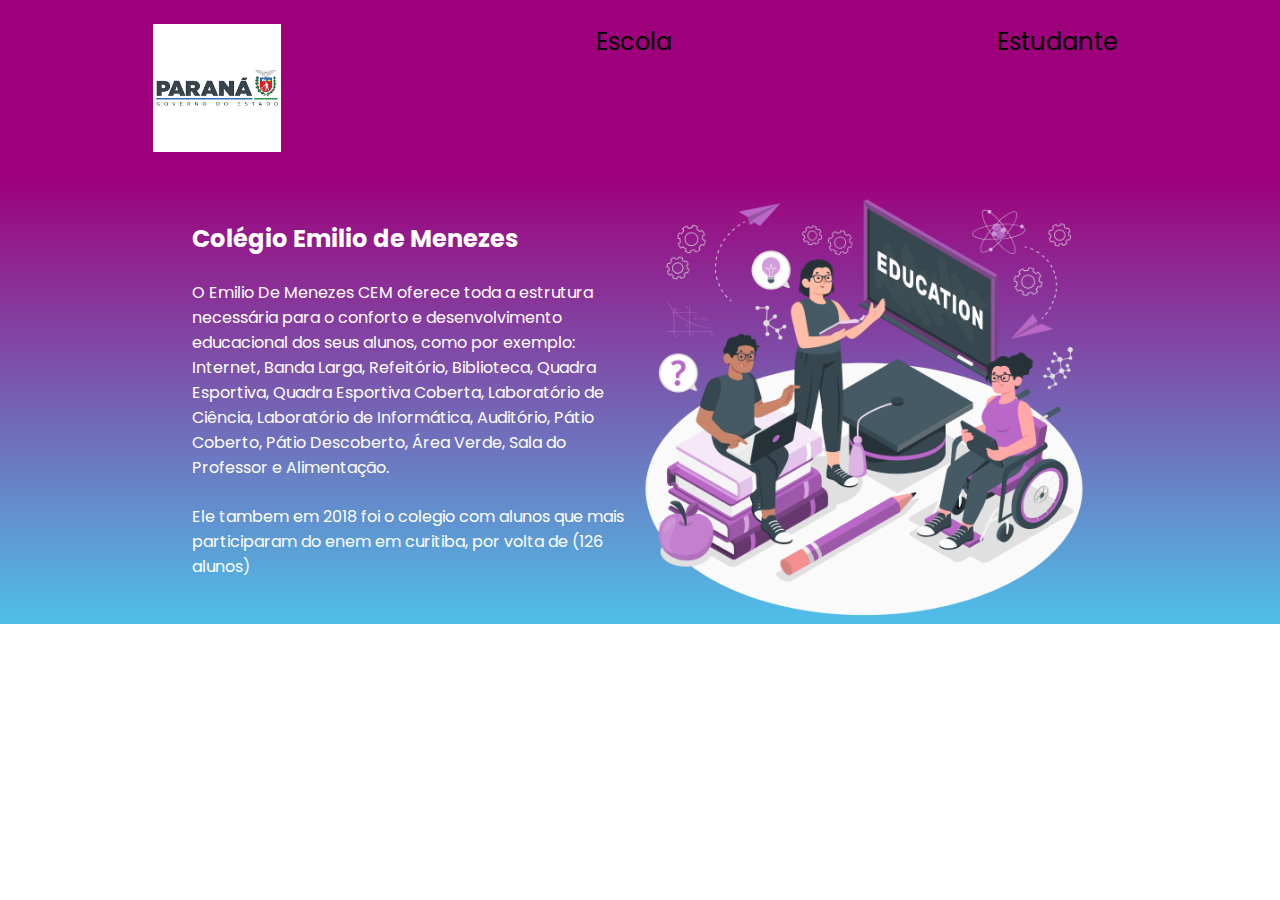
==== index.html @ ef333cd8 "Add files via upload" ====
<!DOCTYPE html>
<html lang="en">
<head>
    <meta charset="UTF-8">
    <meta name="viewport" content="width=device-width, initial-scale=1.0">
    <title>Document</title>
    <link rel="stylesheet" href="style.css">
    <link rel="preconnect" href="https://fonts.googleapis.com">
    <link rel="preconnect" href="https://fonts.gstatic.com" crossorigin>
    <link href="https://fonts.googleapis.com/css2?family=Poppins:ital,wght@0,400;1,200;1,700&display=swap" rel="stylesheet">
</head>
<body>
      <header   class="cabeçalho"      > 
        
            <img class="cabeçalho-imagem" src="amigr.png" alt="Colégio Emilio de Menezes"
             <ul class="cabeçalho-lista"> 
                
                <li class="cabeçalho-lista-item">Escola</li>
                <li class="cabeçalho-lista-item">Estudante</li>
            </header></ul>
                

             <section class="Escola">
                <div class="dividir-cont">
            <h2 class="Titulo-escola">Colégio Emilio de Menezes</h2>
            <p class="Escola-texto-1">O Emilio De Menezes CEM oferece toda a estrutura necessária para o conforto e desenvolvimento educacional dos seus alunos, como por exemplo: Internet, Banda Larga, Refeitório, Biblioteca, Quadra Esportiva, Quadra Esportiva Coberta, Laboratório de Ciência, Laboratório de Informática, Auditório, Pátio Coberto, Pátio Descoberto, Área Verde, Sala do Professor e Alimentação.</p>
             <p class="Escola-texto-2">Ele tambem em 2018 foi o colegio com alunos que mais participaram do enem em curitiba, por volta de (126 alunos) </p>
            
                </div>
            <img class="Escola-Image" src="Education-amico.png" alt="Pofessora nos livros"
             </section>


             <section class="Estudante">
            <h2 class="estudante-titulo"></h2>




             </section>








































</body>
</html>
---- style.css ----
*{
margin: 0 0;
padding: 0 0;

}
body{
    font-family: 'Poppins', sans-serif;
    
}
.cabeçalho{                         
background-color: #9E007B;
color: black;
display: flex;
justify-content: space-around;
padding: 24px 0;
}
.cabeçalho-imagem{ 
width: 10%;
}
.cabeçalho-lista-item{
display: inline-block;
margin: 0 10px ;
font-size: 24px ;
}
.Escola{
color: white;
    background-image: linear-gradient(#9E007B, #4EBFE9);
display: flex;
justify-content: center;
align-items: center;
}
.Escola-Image{ 
    width: 35%;
}
.dividir-cont{
    width: 35%;
}
.Escola-texto-1{
    padding:24px 0 ;
}
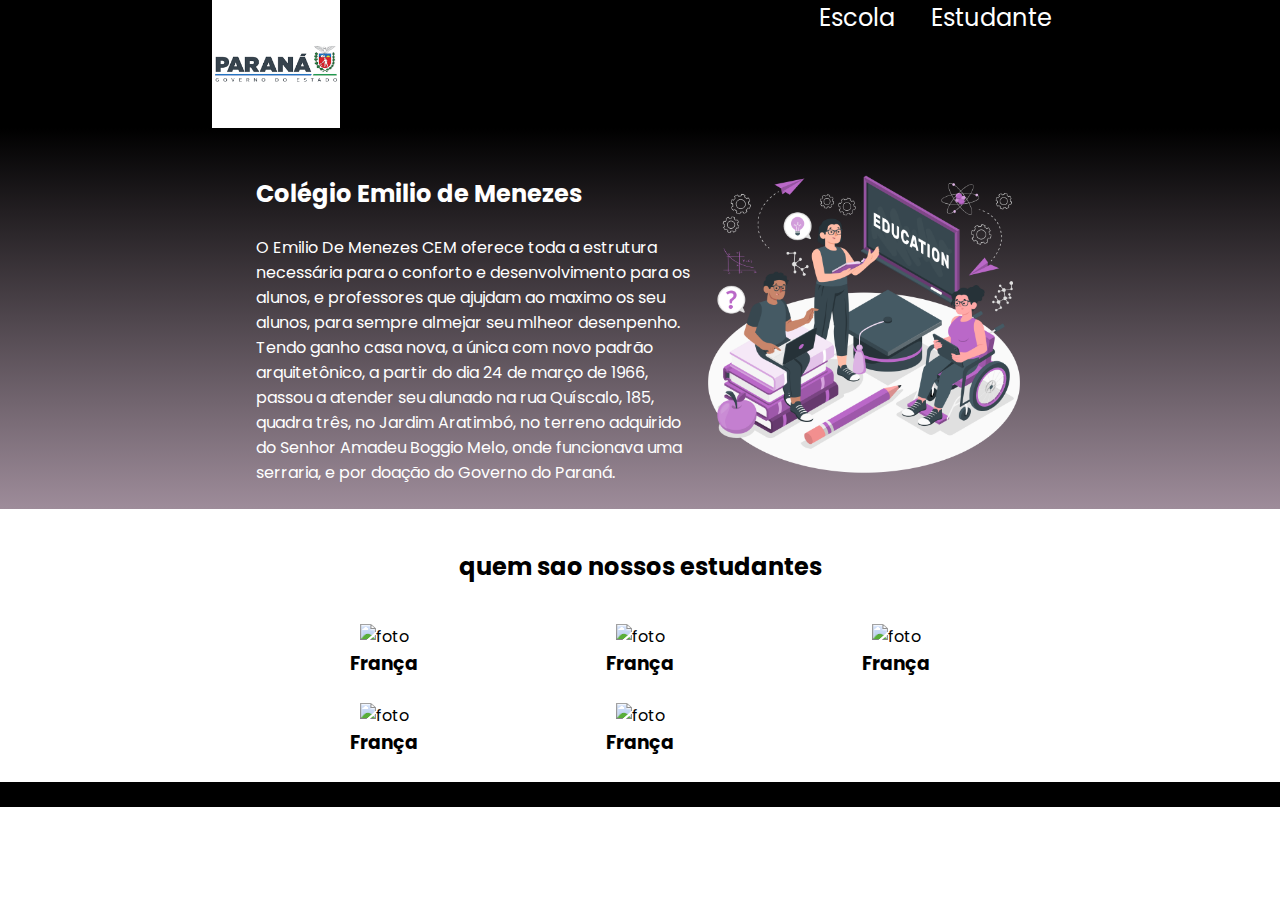
==== commit 4fd7a47d: "Add files via upload" ====
--- a/index.html
+++ b/index.html
@@ -4,79 +4,80 @@
     <meta charset="UTF-8">
     <meta name="viewport" content="width=device-width, initial-scale=1.0">
     <title>Document</title>
-    <link rel="stylesheet" href="style.css">
+    <link rel="stylesheet" href="style (2).css">
     <link rel="preconnect" href="https://fonts.googleapis.com">
     <link rel="preconnect" href="https://fonts.gstatic.com" crossorigin>
     <link href="https://fonts.googleapis.com/css2?family=Poppins:ital,wght@0,400;1,200;1,700&display=swap" rel="stylesheet">
 </head>
 <body>
-      <header   class="cabeçalho"      > 
-        
-            <img class="cabeçalho-imagem" src="amigr.png" alt="Colégio Emilio de Menezes"
-             <ul class="cabeçalho-lista"> 
-                
-                <li class="cabeçalho-lista-item">Escola</li>
-                <li class="cabeçalho-lista-item">Estudante</li>
-            </header></ul>
-                
+    
+<header class="cabeçalho">
+    <img class="cabeçalho-imagem" src="amigr.png" alt="Colégio Emilio de Menezes">
+    <ul class="cabeçalho-lista">
+        <li class="cabeçalho-lista-item">Escola</li>
+        <li class="cabeçalho-lista-item">Estudante</li>
+    </ul>
+</header>
 
-             <section class="Escola">
-                <div class="dividir-cont">
-            <h2 class="Titulo-escola">Colégio Emilio de Menezes</h2>
-            <p class="Escola-texto-1">O Emilio De Menezes CEM oferece toda a estrutura necessária para o conforto e desenvolvimento educacional dos seus alunos, como por exemplo: Internet, Banda Larga, Refeitório, Biblioteca, Quadra Esportiva, Quadra Esportiva Coberta, Laboratório de Ciência, Laboratório de Informática, Auditório, Pátio Coberto, Pátio Descoberto, Área Verde, Sala do Professor e Alimentação.</p>
-             <p class="Escola-texto-2">Ele tambem em 2018 foi o colegio com alunos que mais participaram do enem em curitiba, por volta de (126 alunos) </p>
-            
-                </div>
-            <img class="Escola-Image" src="Education-amico.png" alt="Pofessora nos livros"
-             </section>
+<section class="Escola">
+    <div class="dividir-cont">
+        <h2 class="Titulo-escola">Colégio Emilio de Menezes</h2>
+        <p class="Escola-texto-1">O Emilio De Menezes CEM oferece toda a estrutura necessária para o conforto e desenvolvimento para os alunos, e professores que ajujdam ao maximo os seu alunos, para sempre almejar seu mlheor desenpenho.
+     <p class="Escla-testo-2">Tendo ganho casa nova, a única com novo padrão arquitetônico, a partir do dia 24 de março de 1966, passou a atender seu alunado na rua Quíscalo, 185, quadra três, no Jardim Aratimbó, no terreno adquirido do Senhor Amadeu Boggio Melo, onde funcionava uma serraria, e por doação do Governo do Paraná.
+    </p>
+    </div >
+    <img class="Escola-imagem" src="Education-amico.png" alt="imagem de estudos ">
+     </section>
 
+     <section class="Estudante">
+        <h2 class="Titulo-ee"> quem sao nossos estudantes</h2>
+<div class="estudante-todos">
+ <span></span>
+     
+<div class="estudante-div">
+         <img class="estudante-imagem" src="gih.jpg" alt="foto">
+         <h3 class="nome-estudante">França</h3>
+        <a href="https://www.instagram.com/giovanna._fr/"> <img class="estudante-icon" src="instagram.png" alt=""></a>
+         <img class="estudante-icon" src="github.png" alt="">
+         <img class="estudante-icon" src="linkedin.png" alt="">
+        </div>
+        <div class="estudante-div">
+            <img class="estudante-imagem" src="aninha.jpg" alt="foto">
+            <h3 class="nome-estudante">França</h3>
+            <a href="https://www.instagram.com/anaclara_koppen635/"> <img class="estudante-icon" src="instagram.png" alt=""></a>
+            <img class="estudante-icon" src="github.png" alt="">
+            <img class="estudante-icon" src="linkedin.png" alt="">
+           </div>
+          
+           <div class="estudante-div">
+            <img class="estudante-imagem" src="giiiiiii.jpg" alt="foto">
+            <h3 class="nome-estudante">França</h3>
+            <a href="https://www.instagram.com/gih_rafaeli/"><img class="estudante-icon" src="instagram.png" alt=""></a>
+            <img class="estudante-icon" src="github.png" alt="">
+            <img class="estudante-icon" src="linkedin.png" alt="">
+           </div>
+         <span></span>
+         <span></span>
+           <div class="estudante-div">
+            <img class="estudante-imagem" src="dudao.jpg" alt="foto">
+            <h3 class="nome-estudante">França</h3>
+           <a href="https://www.instagram.com/dudaorlndelli/"> <img class="estudante-icon" src="instagram.png" alt=""></a>
+            <img class="estudante-icon" src="github.png" alt="">
+            <img class="estudante-icon" src="linkedin.png" alt="">
+           </div>
+          
+           <div class="estudante-div">
+            <img class="estudante-imagem" src="felipinho.jpg" alt="foto">
+            <h3 class="nome-estudante">França</h3>
+           <a href="https://www.instagram.com/flp_moraess/"> <img class="estudante-icon" src="instagram.png" alt=""></a>
+            <img class="estudante-icon" src="github.png" alt="">
+            <img class="estudante-icon" src="linkedin.png" alt="">
+           </div>
+          
+    </div>
+     </section>
+     <footer class="rodape">
+     <img src="" alt="">
 
-             <section class="Estudante">
-            <h2 class="estudante-titulo"></h2>
-
-
-
-
-             </section>
-
-
-
-
-
-
-
-
-
-
-
-
-
-
-
-
-
-
-
-
-
-
-
-
-
-
-
-
-
-
-
-
-
-
-
-
-
-
-
-
-</body>
-</html>+     </footer>
+  <html>
--- a/style (2).css
+++ b/style (2).css
@@ -0,0 +1,63 @@
+*{
+margin: 0 0;
+padding: 0 16;
+
+}
+body{
+    font-family: 'Poppins', sans-serif;
+    
+}
+.cabeçalho{                         
+background-color:  #000000;
+color: rgb(255, 255, 255);
+display: flex;
+justify-content: space-around; 
+padding:0 , 10;
+}
+.cabeçalho-imagem{ 
+width: 10%;
+}
+.cabeçalho-lista-item{
+display: inline-block;
+margin: 0 16px ;
+font-size: 24px ;
+}
+.Escola-imagem{
+    width: 25%;
+}
+.Escola{
+    background-image: linear-gradient( #000000,#9e8c9a );
+    color: white ;
+    display: flex;
+    justify-content: center;
+    align-items: center;
+    padding: 24px 0;
+}
+ .dividir-cont{
+   width: 35%;
+ }
+ .Titulo-escola{
+    padding: 24px 0;
+ }
+ .estudante-imagem{
+    width: 120px;
+ }
+ .estudante-icon{
+    width: 24px;
+ }
+.estudante-div{
+    text-align: center;
+}
+.Titulo-ee{
+text-align: center;
+padding: 40px;  ;
+}
+.estudante-todos{
+display: grid;
+grid-template-columns: 20% 20% 20% 20% 20% ;
+}
+.rodape{
+background-color: #000000;
+
+
+}
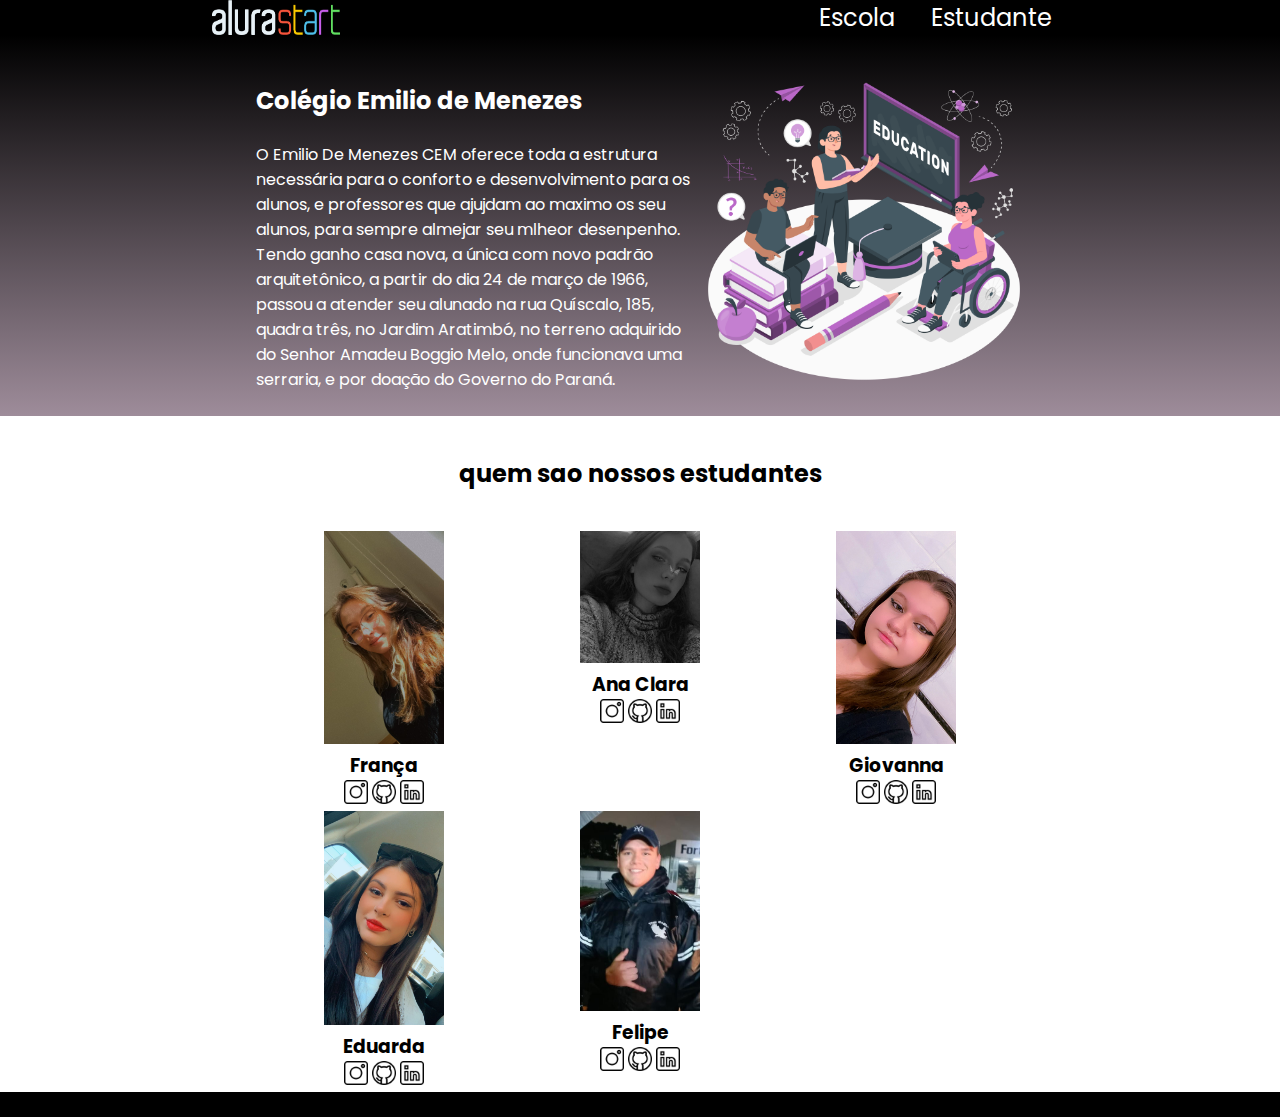
==== commit 770f5126: "Add files via upload" ====
--- a/index.html
+++ b/index.html
@@ -12,9 +12,10 @@
 <body>
     
 <header class="cabeçalho">
-    <img class="cabeçalho-imagem" src="amigr.png" alt="Colégio Emilio de Menezes">
+    <img class="cabeçalho-imagem" src="alura.png" alt="Colégio Emilio de Menezes">
     <ul class="cabeçalho-lista">
-        <li class="cabeçalho-lista-item">Escola</li>
+       <li class="cabeçalho-lista-item">Escola</li>
+        
         <li class="cabeçalho-lista-item">Estudante</li>
     </ul>
 </header>
@@ -43,7 +44,7 @@
         </div>
         <div class="estudante-div">
             <img class="estudante-imagem" src="aninha.jpg" alt="foto">
-            <h3 class="nome-estudante">França</h3>
+            <h3 class="nome-estudante">Ana Clara</h3>
             <a href="https://www.instagram.com/anaclara_koppen635/"> <img class="estudante-icon" src="instagram.png" alt=""></a>
             <img class="estudante-icon" src="github.png" alt="">
             <img class="estudante-icon" src="linkedin.png" alt="">
@@ -51,7 +52,7 @@
           
            <div class="estudante-div">
             <img class="estudante-imagem" src="giiiiiii.jpg" alt="foto">
-            <h3 class="nome-estudante">França</h3>
+            <h3 class="nome-estudante">Giovanna</h3>
             <a href="https://www.instagram.com/gih_rafaeli/"><img class="estudante-icon" src="instagram.png" alt=""></a>
             <img class="estudante-icon" src="github.png" alt="">
             <img class="estudante-icon" src="linkedin.png" alt="">
@@ -60,7 +61,7 @@
          <span></span>
            <div class="estudante-div">
             <img class="estudante-imagem" src="dudao.jpg" alt="foto">
-            <h3 class="nome-estudante">França</h3>
+            <h3 class="nome-estudante">Eduarda</h3>
            <a href="https://www.instagram.com/dudaorlndelli/"> <img class="estudante-icon" src="instagram.png" alt=""></a>
             <img class="estudante-icon" src="github.png" alt="">
             <img class="estudante-icon" src="linkedin.png" alt="">
@@ -68,7 +69,7 @@
           
            <div class="estudante-div">
             <img class="estudante-imagem" src="felipinho.jpg" alt="foto">
-            <h3 class="nome-estudante">França</h3>
+            <h3 class="nome-estudante">Felipe</h3>
            <a href="https://www.instagram.com/flp_moraess/"> <img class="estudante-icon" src="instagram.png" alt=""></a>
             <img class="estudante-icon" src="github.png" alt="">
             <img class="estudante-icon" src="linkedin.png" alt="">
